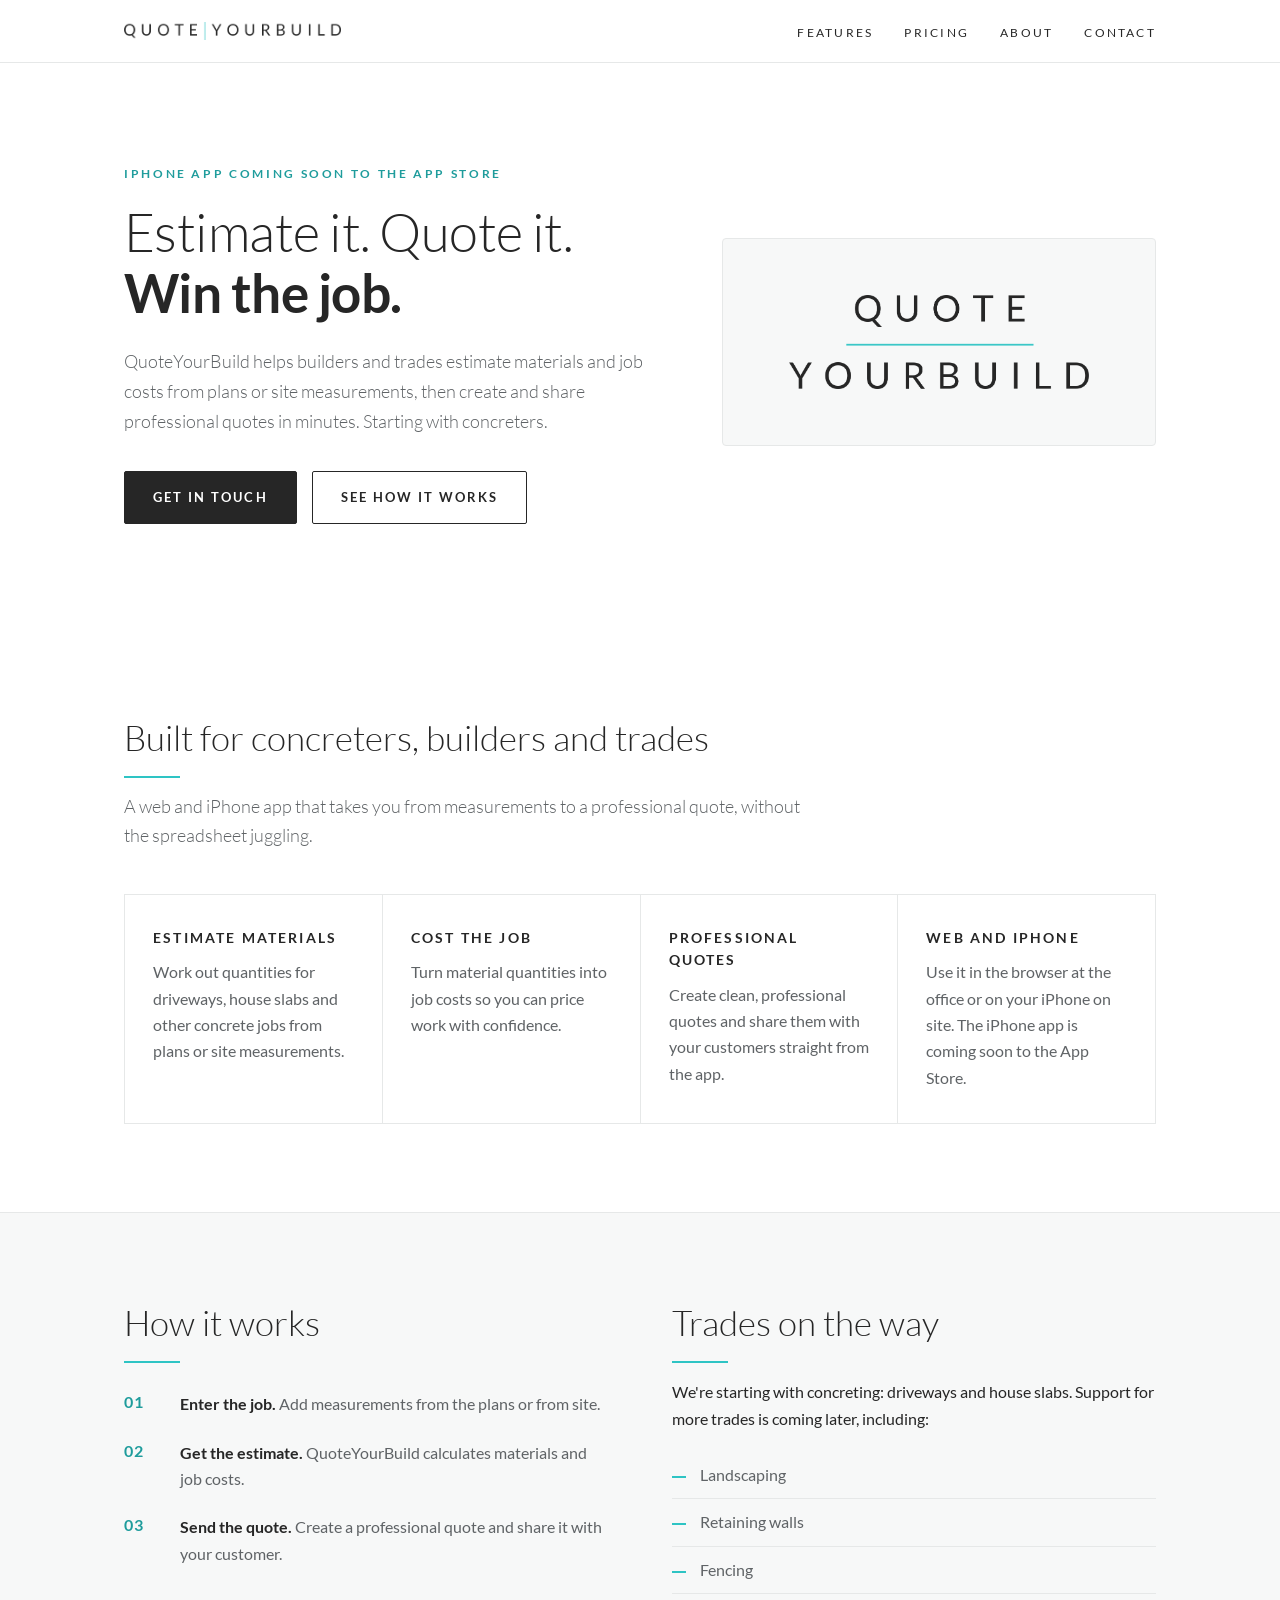
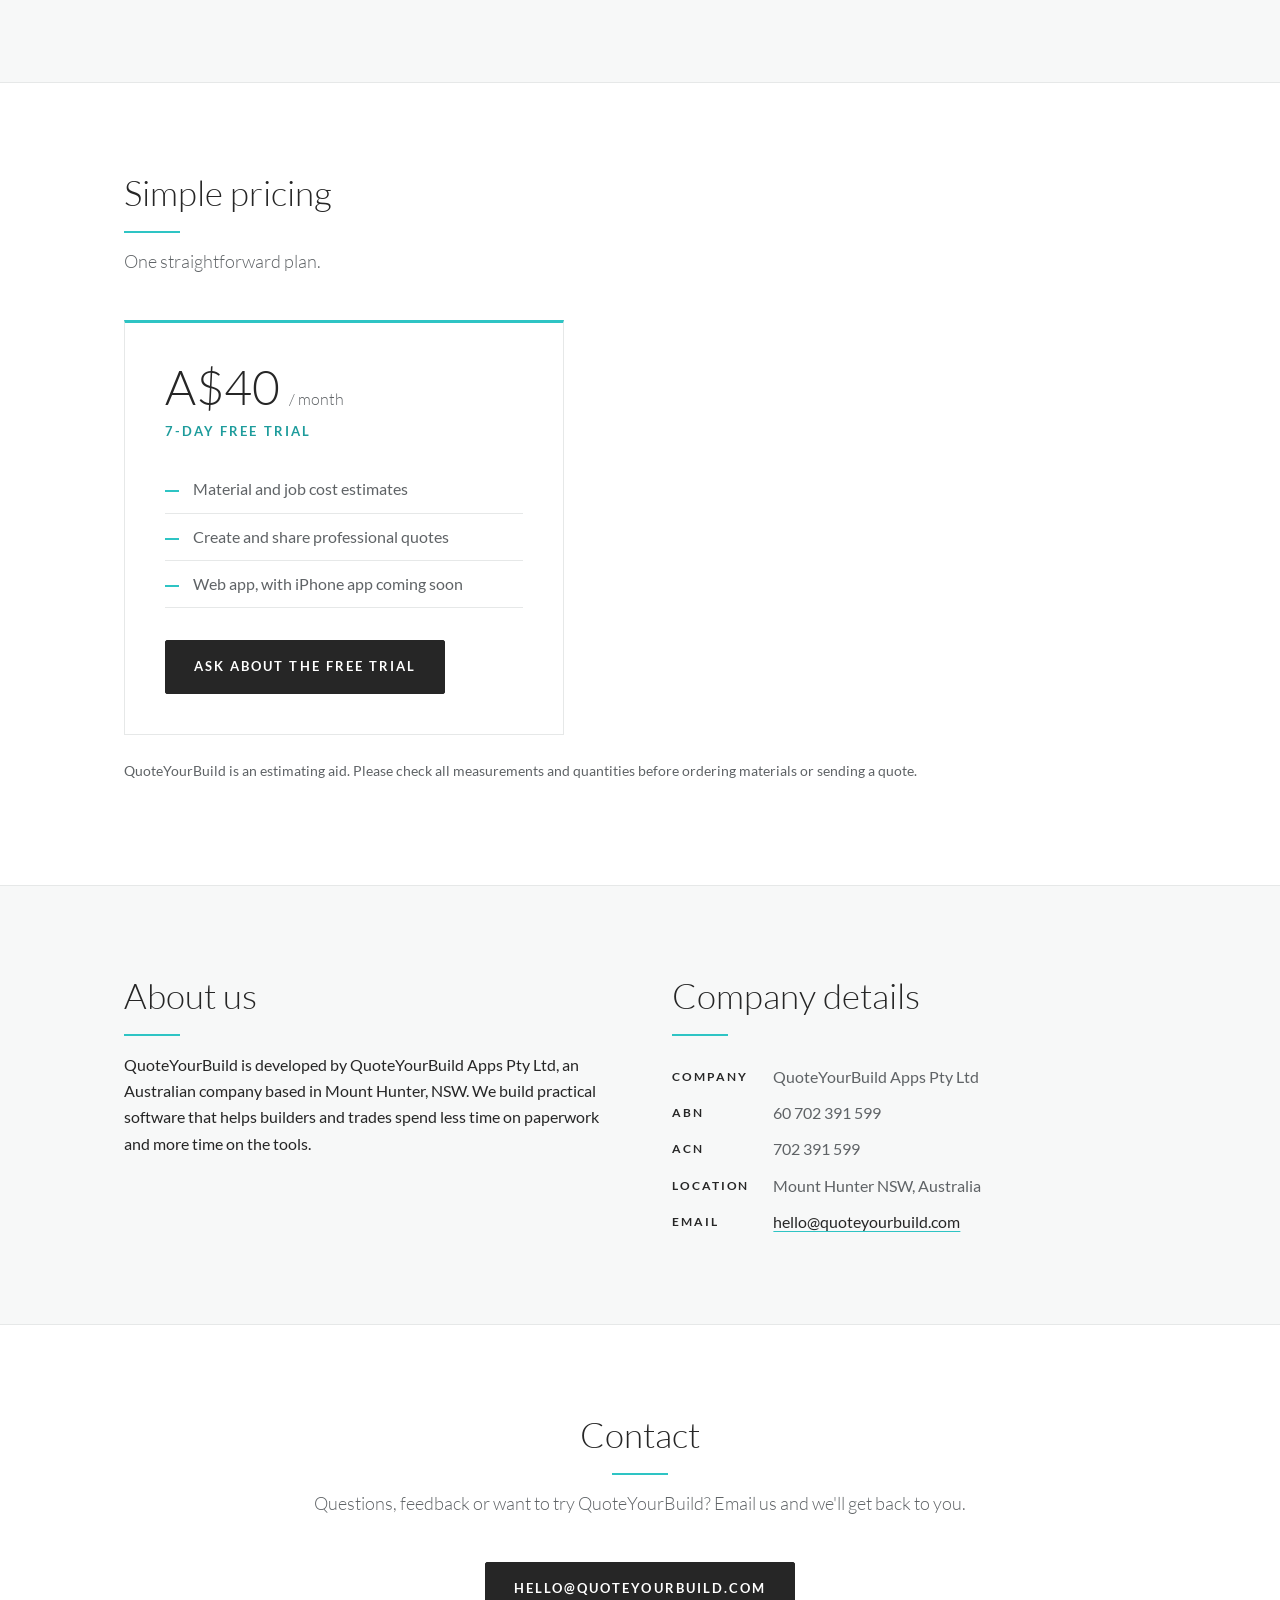
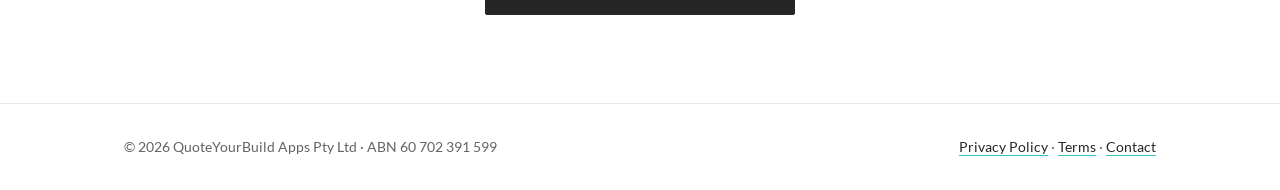
==== index.html @ 8f8dc7c0 "QuoteYourBuild website" ====
<!doctype html>
<html lang="en-AU">
<head>
<meta charset="utf-8">
<meta name="viewport" content="width=device-width,initial-scale=1">
<title>QuoteYourBuild – Estimating and quoting app for builders and trades</title>
<meta name="description" content="QuoteYourBuild is a web and iPhone app that helps builders and trades, starting with concreters, estimate materials and job costs and create professional quotes. Made by QuoteYourBuild Apps Pty Ltd, Mount Hunter NSW, Australia.">
<meta name="theme-color" content="#ffffff">
<link rel="icon" href="favicon.ico" sizes="any">
<link rel="icon" type="image/png" sizes="32x32" href="favicon-32.png">
<link rel="apple-touch-icon" href="apple-touch-icon.png">
<meta property="og:title" content="QuoteYourBuild">
<meta property="og:description" content="Estimate materials and job costs and create professional quotes. Built for concreters, builders and trades.">
<meta property="og:image" content="https://quoteyourbuild.com/assets/icon-512.png">
<meta property="og:url" content="https://quoteyourbuild.com/">
<link rel="preload" href="fonts/lato-400.woff2" as="font" type="font/woff2" crossorigin>
<link rel="stylesheet" href="styles.css">
</head>
<body>
<header class="site">
 <div class="wrap">
  <a class="brand" href="./" aria-label="QuoteYourBuild home"><img src="assets/logo-wordmark.png" alt="QuoteYourBuild" width="217" height="18"></a>
  <nav aria-label="Main">
   <a href="#features">Features</a>
   <a href="#pricing">Pricing</a>
   <a href="#about">About</a>
   <a href="#contact">Contact</a>
  </nav>
 </div>
</header>

<main>
<section class="hero">
 <div class="wrap">
  <div>
   <span class="eyebrow">iPhone app coming soon to the App Store</span>
   <h1>Estimate it. Quote it.<br><strong>Win the job.</strong></h1>
   <p>QuoteYourBuild helps builders and trades estimate materials and job costs from plans or site measurements, then create and share professional quotes in minutes. Starting with concreters.</p>
   <a class="btn" href="mailto:hello@quoteyourbuild.com?subject=QuoteYourBuild%20enquiry">Get in touch</a>
   <a class="btn ghost" href="#features">See how it works</a>
  </div>
  <div class="mark"><img src="assets/logo-stacked.png" alt="QuoteYourBuild logo" width="939" height="294"></div>
 </div>
</section>

<section id="features">
 <div class="wrap">
  <h2>Built for concreters, builders and trades</h2>
  <p class="lead">A web and iPhone app that takes you from measurements to a professional quote, without the spreadsheet juggling.</p>
  <div class="grid">
   <div class="card"><h3>Estimate materials</h3><p>Work out quantities for driveways, house slabs and other concrete jobs from plans or site measurements.</p></div>
   <div class="card"><h3>Cost the job</h3><p>Turn material quantities into job costs so you can price work with confidence.</p></div>
   <div class="card"><h3>Professional quotes</h3><p>Create clean, professional quotes and share them with your customers straight from the app.</p></div>
   <div class="card"><h3>Web and iPhone</h3><p>Use it in the browser at the office or on your iPhone on site. The iPhone app is coming soon to the App Store.</p></div>
  </div>
 </div>
</section>

<section class="alt">
 <div class="wrap two">
  <div>
   <h2>How it works</h2>
   <ol class="steps">
    <li><strong>Enter the job.</strong> Add measurements from the plans or from site.</li>
    <li><strong>Get the estimate.</strong> QuoteYourBuild calculates materials and job costs.</li>
    <li><strong>Send the quote.</strong> Create a professional quote and share it with your customer.</li>
   </ol>
  </div>
  <div>
   <h2>Trades on the way</h2>
   <p>We're starting with concreting: driveways and house slabs. Support for more trades is coming later, including:</p>
   <ul class="plain">
    <li>Landscaping</li>
    <li>Retaining walls</li>
    <li>Fencing</li>
   </ul>
  </div>
 </div>
</section>

<section id="pricing">
 <div class="wrap">
  <h2>Simple pricing</h2>
  <p class="lead">One straightforward plan.</p>
  <div class="price">
   <div class="amt">A$40 <small>/ month</small></div>
   <p class="trial">7-day free trial</p>
   <ul class="plain">
    <li>Material and job cost estimates</li>
    <li>Create and share professional quotes</li>
    <li>Web app, with iPhone app coming soon</li>
   </ul>
   <a class="btn" href="mailto:hello@quoteyourbuild.com?subject=QuoteYourBuild%20free%20trial">Ask about the free trial</a>
  </div>
  <p class="note" style="margin-top:24px">QuoteYourBuild is an estimating aid. Please check all measurements and quantities before ordering materials or sending a quote.</p>
 </div>
</section>

<section id="about" class="alt">
 <div class="wrap two">
  <div>
   <h2>About us</h2>
   <p>QuoteYourBuild is developed by QuoteYourBuild Apps Pty Ltd, an Australian company based in Mount Hunter, NSW. We build practical software that helps builders and trades spend less time on paperwork and more time on the tools.</p>
  </div>
  <div class="company">
   <h2>Company details</h2>
   <dl>
    <dt>Company</dt><dd>QuoteYourBuild Apps Pty Ltd</dd>
    <dt>ABN</dt><dd>60 702 391 599</dd>
    <dt>ACN</dt><dd>702 391 599</dd>
    <dt>Location</dt><dd>Mount Hunter NSW, Australia</dd>
    <dt>Email</dt><dd><a href="mailto:hello@quoteyourbuild.com">hello@quoteyourbuild.com</a></dd>
   </dl>
  </div>
 </div>
</section>

<section id="contact">
 <div class="wrap">
  <h2>Contact</h2>
  <p class="lead">Questions, feedback or want to try QuoteYourBuild? Email us and we'll get back to you.</p>
  <a class="btn" href="mailto:hello@quoteyourbuild.com">hello@quoteyourbuild.com</a>
 </div>
</section>
</main>

<footer class="site">
 <div class="wrap">
  <span>© 2026 QuoteYourBuild Apps Pty Ltd · ABN 60 702 391 599</span>
  <span><a href="privacy.html">Privacy Policy</a> · <a href="privacy.html#terms">Terms</a> · <a href="mailto:hello@quoteyourbuild.com">Contact</a></span>
 </div>
</footer>
</body>
</html>
---- styles.css ----
@font-face{font-family:'Lato';font-style:normal;font-weight:300;font-display:swap;src:url(fonts/lato-300.woff2) format('woff2')}
@font-face{font-family:'Lato';font-style:normal;font-weight:400;font-display:swap;src:url(fonts/lato-400.woff2) format('woff2')}
@font-face{font-family:'Lato';font-style:normal;font-weight:700;font-display:swap;src:url(fonts/lato-700.woff2) format('woff2')}
:root{--ink:#262626;--muted:#5f6366;--aqua:#2EC4C4;--aqua-dark:#1E9C9C;--off:#F7F8F8;--line:#E6E8E8;--white:#fff}
*{box-sizing:border-box}
html{scroll-behavior:smooth}
body{margin:0;font-family:'Lato',-apple-system,BlinkMacSystemFont,"Segoe UI",Helvetica,Arial,sans-serif;color:var(--ink);line-height:1.65;background:var(--white);font-weight:400;-webkit-font-smoothing:antialiased}
a{color:var(--ink);text-decoration-color:var(--aqua);text-underline-offset:3px}
a:hover{color:var(--aqua-dark)}
.wrap{max-width:1080px;margin:0 auto;padding:0 24px}
header.site{background:rgba(255,255,255,.96);border-bottom:1px solid var(--line);position:sticky;top:0;z-index:10;backdrop-filter:saturate(1.2) blur(6px)}
header.site .wrap{display:flex;align-items:center;justify-content:space-between;gap:16px;padding-top:18px;padding-bottom:18px;flex-wrap:wrap}
.brand{display:block;line-height:0}
.brand img{height:18px;width:auto}
nav a{color:var(--ink);text-decoration:none;margin-left:28px;font-size:.78rem;letter-spacing:.18em;text-transform:uppercase}
nav a:hover{color:var(--aqua-dark)}
.eyebrow{display:inline-block;font-size:.75rem;letter-spacing:.22em;text-transform:uppercase;color:var(--aqua-dark);font-weight:700;margin-bottom:18px}
.hero{padding:96px 0 104px;background:var(--white)}
.hero .wrap{display:grid;grid-template-columns:1.25fr 1fr;gap:56px;align-items:center}
.hero h1{font-size:clamp(2.1rem,4.6vw,3.3rem);line-height:1.15;margin:0 0 22px;font-weight:300;letter-spacing:-.01em}
.hero h1 strong{font-weight:700}
.hero p{font-size:1.15rem;color:var(--muted);margin:0 0 34px;max-width:540px;font-weight:300}
.hero .mark{background:var(--off);border:1px solid var(--line);border-radius:4px;padding:56px 40px;display:flex;align-items:center;justify-content:center}
.hero .mark img{width:100%;max-width:300px;height:auto}
.btn{display:inline-block;background:var(--ink);color:var(--white);font-weight:700;font-size:.8rem;letter-spacing:.16em;text-transform:uppercase;padding:15px 28px;border-radius:2px;text-decoration:none;border:1px solid var(--ink);transition:background .15s,border-color .15s}
.btn:hover{background:var(--aqua-dark);border-color:var(--aqua-dark);color:var(--white)}
.btn.ghost{background:transparent;color:var(--ink);margin-left:12px}
.btn.ghost:hover{border-color:var(--aqua-dark);color:var(--aqua-dark);background:transparent}
section{padding:88px 0}
section.alt{background:var(--off);border-top:1px solid var(--line);border-bottom:1px solid var(--line)}
h2{font-size:clamp(1.6rem,3vw,2.2rem);font-weight:300;margin:0 0 14px;line-height:1.25}
h2::after{content:"";display:block;width:56px;height:2px;background:var(--aqua);margin-top:16px}
.lead{font-size:1.1rem;color:var(--muted);max-width:680px;margin:0 0 44px;font-weight:300}
.grid{display:grid;grid-template-columns:repeat(auto-fit,minmax(230px,1fr));gap:1px;background:var(--line);border:1px solid var(--line)}
.card{background:var(--white);padding:32px 28px}
.card h3{margin:0 0 10px;font-size:.85rem;letter-spacing:.16em;text-transform:uppercase;font-weight:700}
.card p{margin:0;color:var(--muted)}
.steps{counter-reset:s;list-style:none;padding:0;margin:28px 0 0}
.steps li{counter-increment:s;position:relative;padding:0 0 22px 56px;color:var(--muted)}
.steps li::before{content:counter(s,decimal-leading-zero);position:absolute;left:0;top:-2px;font-weight:700;color:var(--aqua-dark);letter-spacing:.08em}
.steps strong{color:var(--ink)}
ul.plain{padding-left:0;list-style:none;margin:20px 0 0}
ul.plain li{padding:10px 0;border-bottom:1px solid var(--line);color:var(--muted)}
ul.plain li::before{content:"";display:inline-block;width:14px;height:2px;background:var(--aqua);vertical-align:middle;margin-right:14px}
.price{max-width:440px;background:var(--white);padding:40px;border:1px solid var(--line);border-top:3px solid var(--aqua)}
.price .amt{font-size:3rem;font-weight:300;line-height:1}
.price .amt small{font-size:1rem;color:var(--muted)}
.price .trial{margin:10px 0 0;font-size:.8rem;letter-spacing:.16em;text-transform:uppercase;color:var(--aqua-dark);font-weight:700}
.price ul.plain{margin:24px 0 32px}
.note{font-size:.9rem;color:var(--muted)}
.two{display:grid;grid-template-columns:1fr 1fr;gap:64px;align-items:start}
.company dl{display:grid;grid-template-columns:max-content 1fr;gap:10px 24px;margin:28px 0 0}
.company dt{font-size:.75rem;letter-spacing:.16em;text-transform:uppercase;font-weight:700;padding-top:3px}
.company dd{margin:0;color:var(--muted)}
#contact{text-align:center}
#contact h2::after{margin-left:auto;margin-right:auto}
#contact .lead{margin-left:auto;margin-right:auto}
footer.site{background:var(--white);border-top:1px solid var(--line);color:var(--muted);padding:32px 0;font-size:.85rem}
footer.site .wrap{display:flex;justify-content:space-between;flex-wrap:wrap;gap:12px}
footer.site a{color:var(--ink)}
.legal{padding:64px 24px;max-width:820px}
.legal h1{font-weight:300;font-size:2.2rem;margin:0 0 6px}
.legal h2{font-size:1.2rem;font-weight:700;margin-top:32px}
.legal h2::after{display:none}
.legal p,.legal li{color:#3d4043}
@media (max-width:760px){
 .hero{padding:56px 0 64px}
 .hero .wrap,.two{grid-template-columns:1fr;gap:36px}
 .hero .mark{order:-1;padding:36px 24px}
 .hero .mark img{max-width:200px}
 nav a{margin:0 16px 0 0;font-size:.72rem;letter-spacing:.14em}
 .btn.ghost{margin:12px 0 0}
 section{padding:64px 0}
}
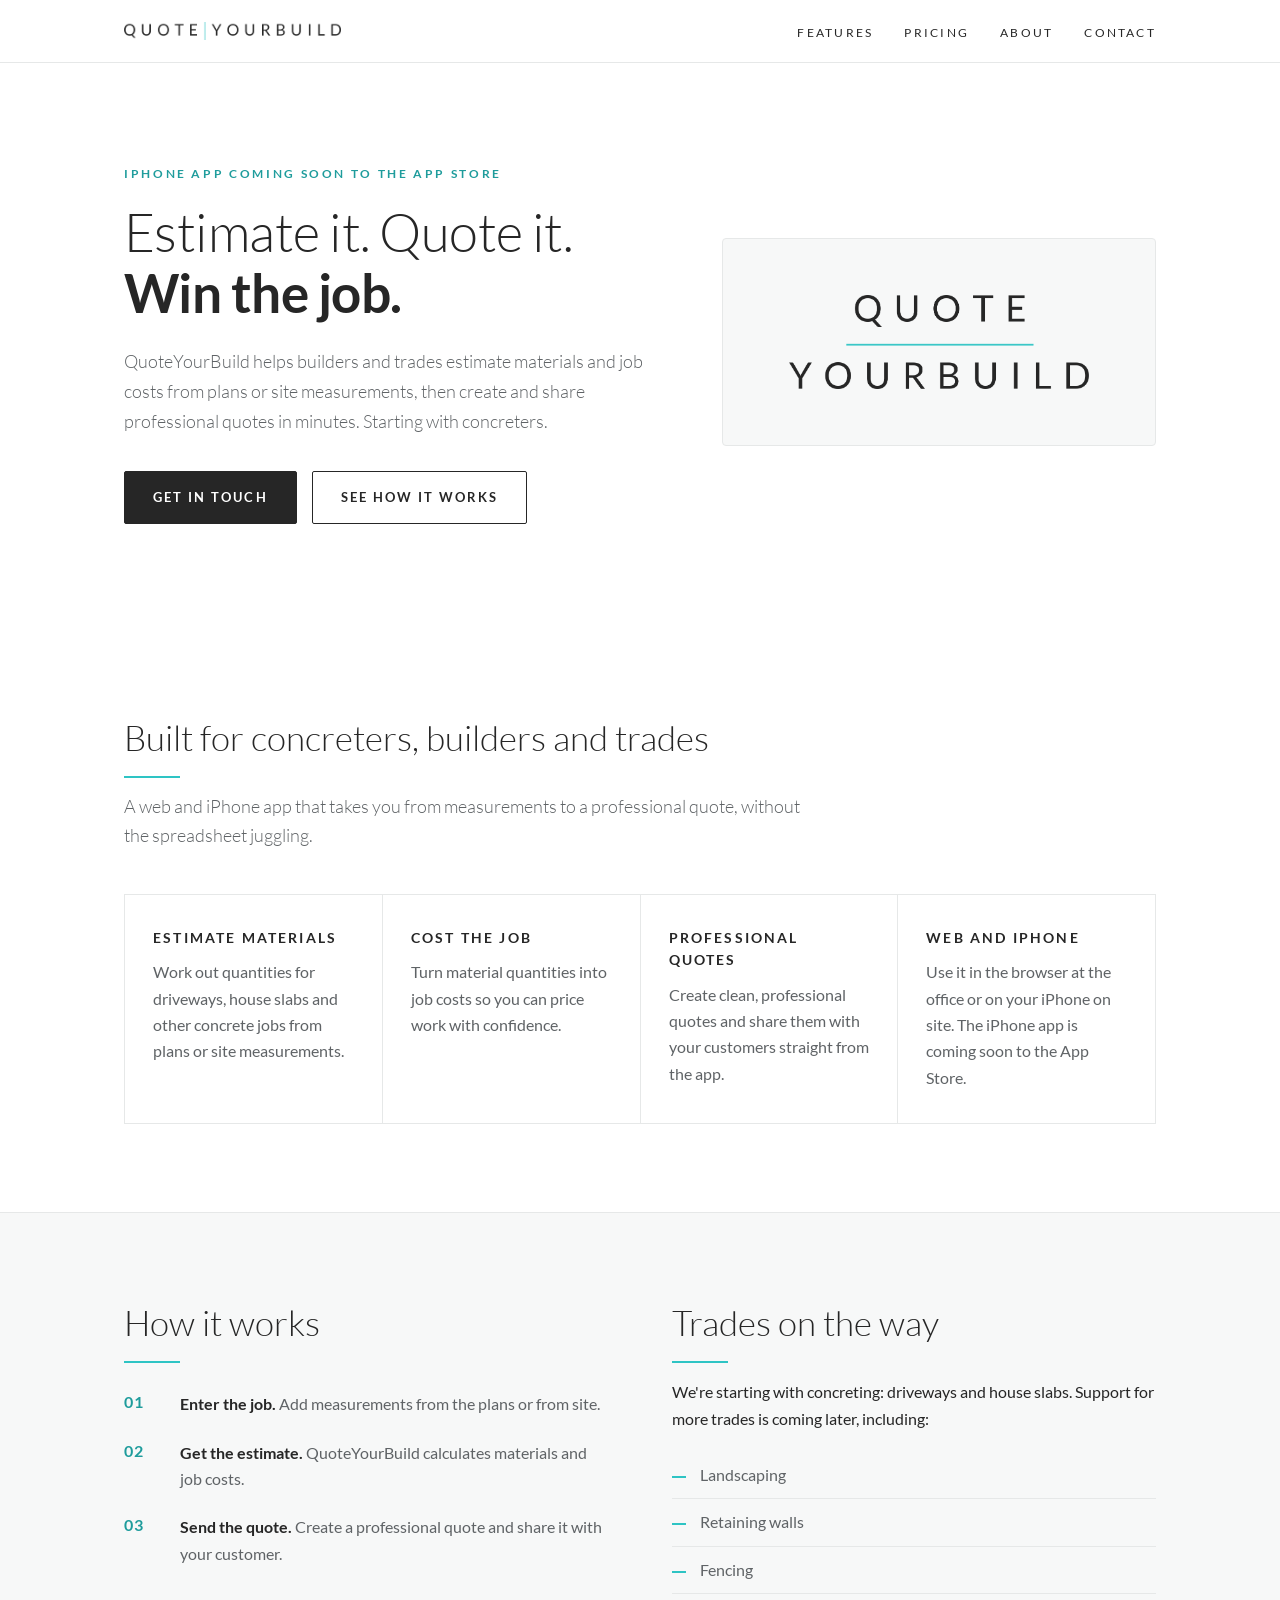
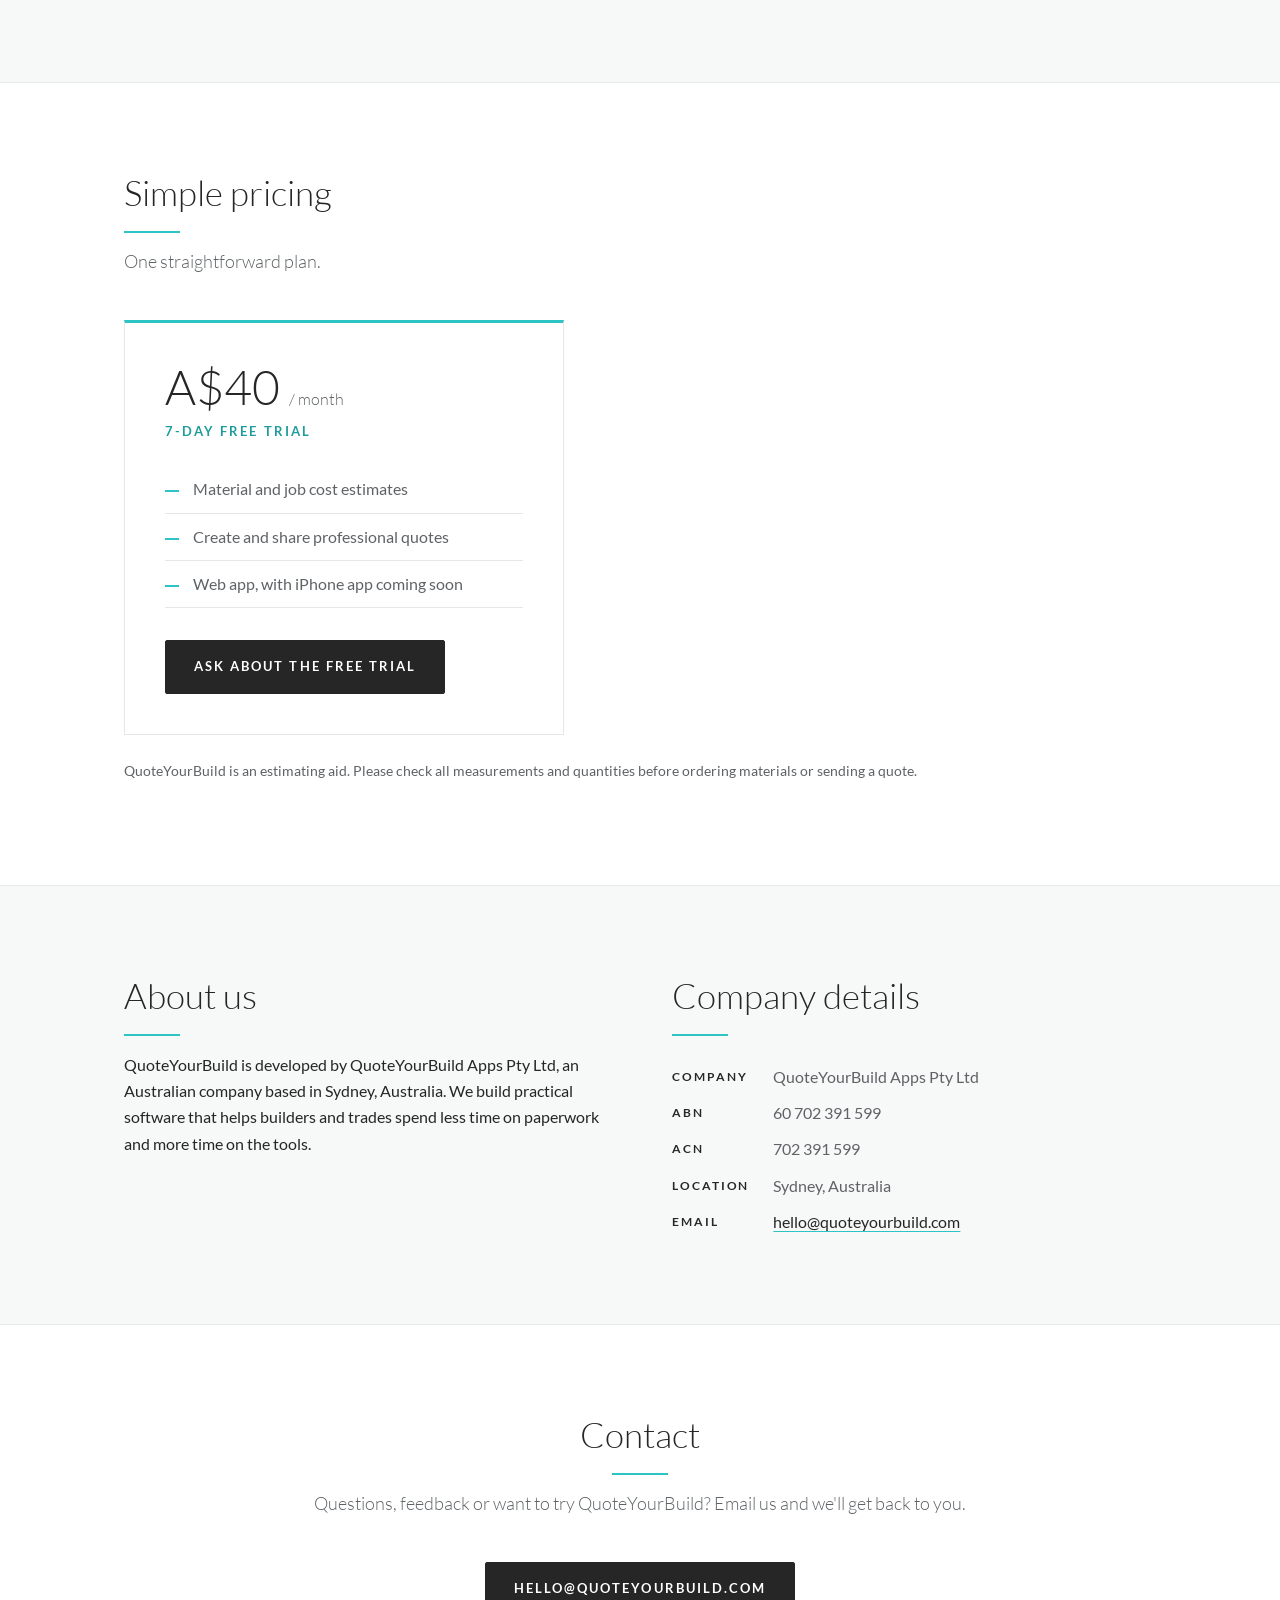
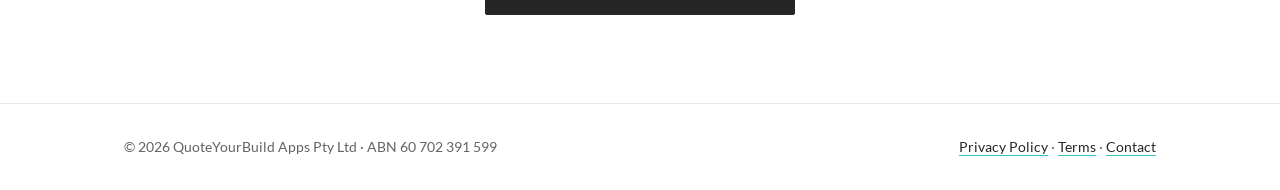
==== commit c8f925b9: "Change location to Sydney, Australia" ====
--- a/index.html
+++ b/index.html
@@ -4,7 +4,7 @@
 <meta charset="utf-8">
 <meta name="viewport" content="width=device-width,initial-scale=1">
 <title>QuoteYourBuild – Estimating and quoting app for builders and trades</title>
-<meta name="description" content="QuoteYourBuild is a web and iPhone app that helps builders and trades, starting with concreters, estimate materials and job costs and create professional quotes. Made by QuoteYourBuild Apps Pty Ltd, Mount Hunter NSW, Australia.">
+<meta name="description" content="QuoteYourBuild is a web and iPhone app that helps builders and trades, starting with concreters, estimate materials and job costs and create professional quotes. Made by QuoteYourBuild Apps Pty Ltd, Sydney, Australia.">
 <meta name="theme-color" content="#ffffff">
 <link rel="icon" href="favicon.ico" sizes="any">
 <link rel="icon" type="image/png" sizes="32x32" href="favicon-32.png">
@@ -100,7 +100,7 @@
  <div class="wrap two">
   <div>
    <h2>About us</h2>
-   <p>QuoteYourBuild is developed by QuoteYourBuild Apps Pty Ltd, an Australian company based in Mount Hunter, NSW. We build practical software that helps builders and trades spend less time on paperwork and more time on the tools.</p>
+   <p>QuoteYourBuild is developed by QuoteYourBuild Apps Pty Ltd, an Australian company based in Sydney, Australia. We build practical software that helps builders and trades spend less time on paperwork and more time on the tools.</p>
   </div>
   <div class="company">
    <h2>Company details</h2>
@@ -108,7 +108,7 @@
     <dt>Company</dt><dd>QuoteYourBuild Apps Pty Ltd</dd>
     <dt>ABN</dt><dd>60 702 391 599</dd>
     <dt>ACN</dt><dd>702 391 599</dd>
-    <dt>Location</dt><dd>Mount Hunter NSW, Australia</dd>
+    <dt>Location</dt><dd>Sydney, Australia</dd>
     <dt>Email</dt><dd><a href="mailto:hello@quoteyourbuild.com">hello@quoteyourbuild.com</a></dd>
    </dl>
   </div>
